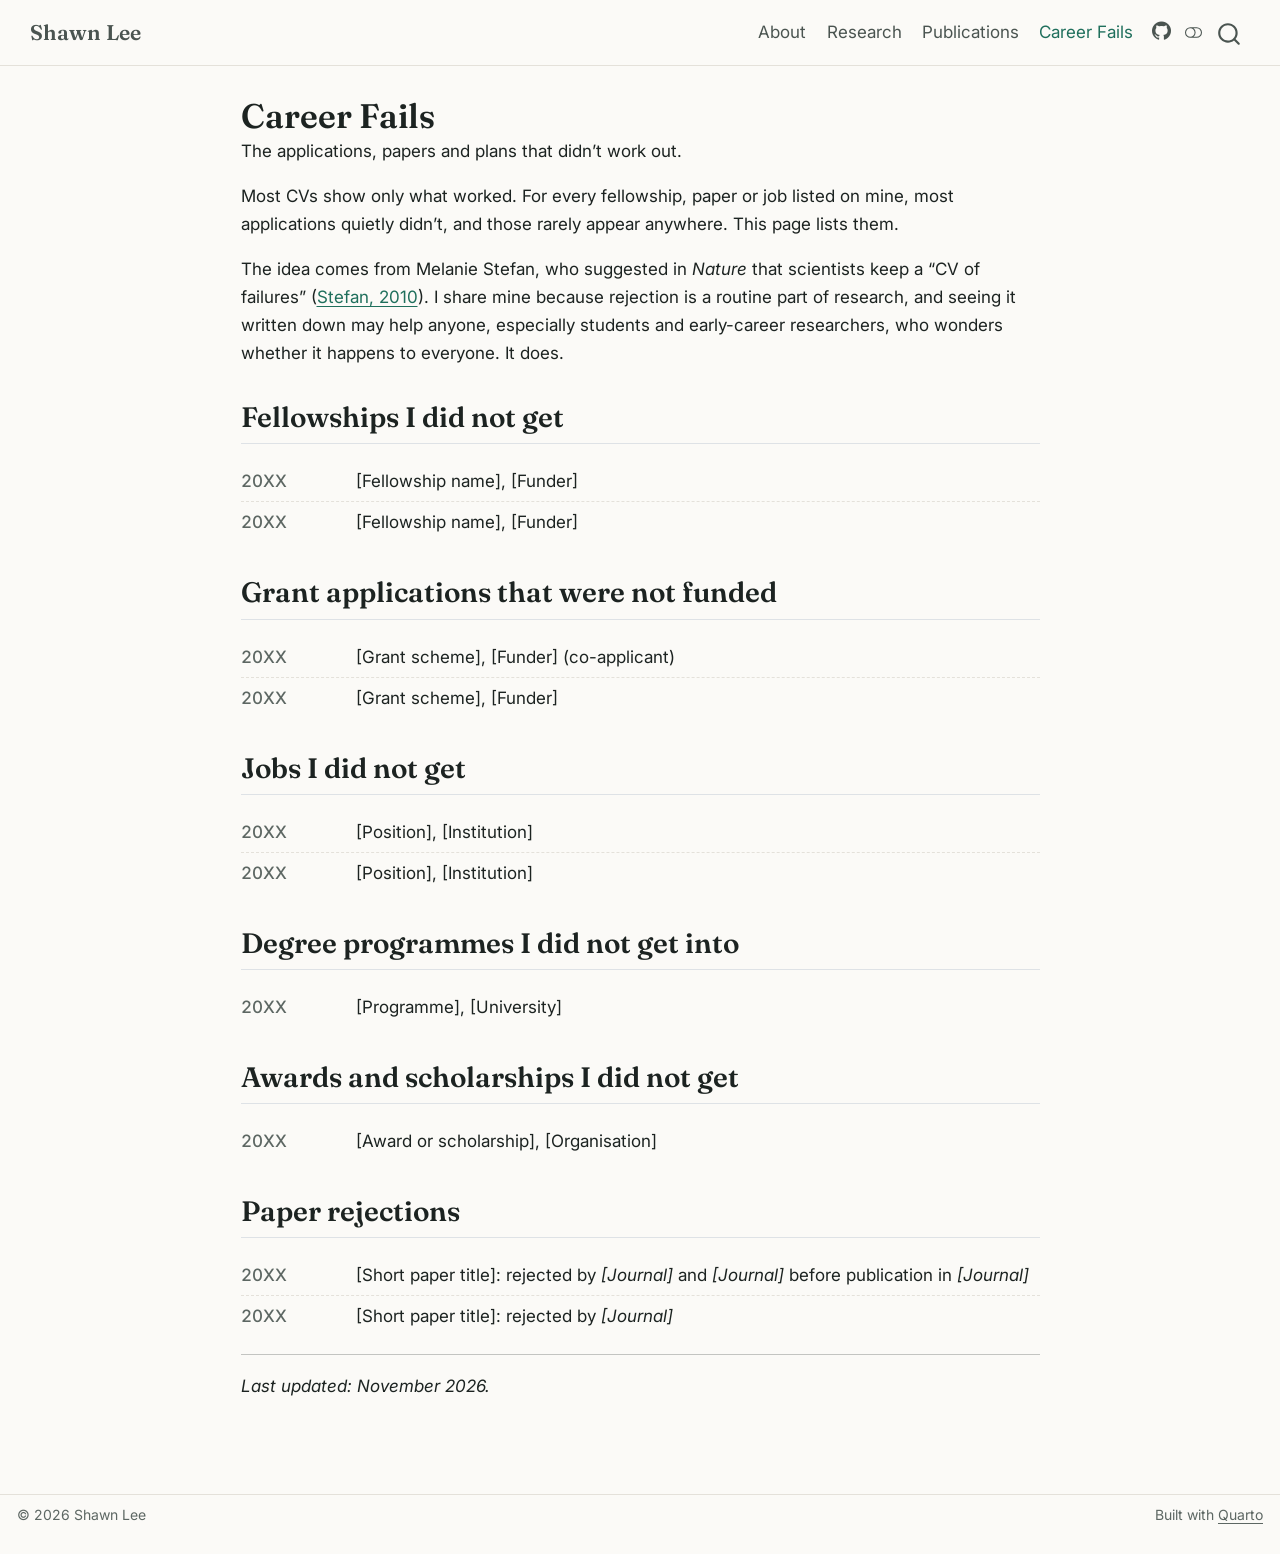
==== failures.html @ f79bdbf6 "Built site for gh-pages" ====
<!DOCTYPE html>
<html xmlns="http://www.w3.org/1999/xhtml" lang="en" xml:lang="en"><head>

<meta charset="utf-8">
<meta name="generator" content="quarto-1.10.19">

<meta name="viewport" content="width=device-width, initial-scale=1.0, user-scalable=yes">

<meta name="description" content="The applications, papers and plans that didn’t work out.">

<title>Career Fails – Shawn Lee</title>
<style>
/* Default styles provided by pandoc.
** See https://pandoc.org/MANUAL.html#variables-for-html for config info.
*/
span.smallcaps{font-variant: small-caps;}
div.columns{display: flex; gap: 1.5em;}
div.column{flex: auto;}
@media screen {
div.columns{gap: min(4vw, 1.5em);}
div.column{overflow-x: auto;}
}
div.hanging-indent{margin-left: 1.5em; text-indent: -1.5em;}
ul.task-list{list-style: none;}
ul.task-list li input[type="checkbox"] {
  width: 0.8em;
  margin: 0 0.8em 0.2em -1em; /* quarto-specific, see https://github.com/quarto-dev/quarto-cli/issues/4556 */ 
  vertical-align: middle;
}
</style>


<script src="site_libs/quarto-nav/quarto-nav.js"></script>
<script src="site_libs/quarto-nav/headroom.min.js"></script>
<script src="site_libs/clipboard/clipboard.min.js"></script>
<script src="site_libs/quarto-search/autocomplete.umd.js"></script>
<script src="site_libs/quarto-search/fuse.min.js"></script>
<script src="site_libs/quarto-search/quarto-search.js"></script>
<meta name="quarto:offset" content="./">
<link href="./images/favicon.png" rel="icon" type="image/png">
<script src="site_libs/quarto-html/quarto.js" type="module"></script>
<script src="site_libs/quarto-html/tabsets/tabsets.js" type="module"></script>
<script src="site_libs/quarto-html/popper.min.js"></script>
<script src="site_libs/quarto-html/tippy.umd.min.js"></script>
<script src="site_libs/quarto-html/anchor.min.js"></script>
<link href="site_libs/quarto-html/tippy.css" rel="stylesheet">
<link href="site_libs/quarto-html/quarto-syntax-highlighting-bf27225e3a48a9273f3daa8f8e829971.css" rel="stylesheet" class="quarto-color-scheme" id="quarto-text-highlighting-styles">
<link href="site_libs/quarto-html/quarto-syntax-highlighting-dark-b626d73c4c936ccc3cb08be7d45d1df6.css" rel="stylesheet" class="quarto-color-scheme quarto-color-alternate" id="quarto-text-highlighting-styles">
<link href="site_libs/quarto-html/quarto-syntax-highlighting-bf27225e3a48a9273f3daa8f8e829971.css" rel="stylesheet" class="quarto-color-scheme-extra" id="quarto-text-highlighting-styles">
<script src="site_libs/bootstrap/bootstrap.min.js"></script>
<link href="site_libs/bootstrap/bootstrap-icons.css" rel="stylesheet">
<link href="site_libs/bootstrap/bootstrap-cb94be2bd8a63cecedf372023cf067a2.min.css" rel="stylesheet" append-hash="true" class="quarto-color-scheme" id="quarto-bootstrap" data-mode="light">
<link href="site_libs/bootstrap/bootstrap-dark-f17d8e21d4131afe831139a7eb4fc693.min.css" rel="stylesheet" append-hash="true" class="quarto-color-scheme quarto-color-alternate" id="quarto-bootstrap" data-mode="dark">
<link href="site_libs/bootstrap/bootstrap-cb94be2bd8a63cecedf372023cf067a2.min.css" rel="stylesheet" append-hash="true" class="quarto-color-scheme-extra" id="quarto-bootstrap" data-mode="light">
<script id="quarto-search-options" type="application/json">{
  "location": "navbar",
  "copy-button": false,
  "collapse-after": 3,
  "panel-placement": "end",
  "type": "overlay",
  "limit": 50,
  "keyboard-shortcut": [
    "f",
    "/",
    "s"
  ],
  "show-item-context": false,
  "language": {
    "search-no-results-text": "No results",
    "search-matching-documents-text": "matching documents",
    "search-copy-link-title": "Copy link to search",
    "search-hide-matches-text": "Hide additional matches",
    "search-more-match-text": "more match in this document",
    "search-more-matches-text": "more matches in this document",
    "search-clear-button-title": "Clear",
    "search-text-placeholder": "",
    "search-detached-cancel-button-title": "Cancel",
    "search-submit-button-title": "Submit",
    "search-label": "Search"
  }
}</script>
<style>html{ scroll-behavior: smooth; }</style>


<link rel="stylesheet" href="styles.css">
</head>

<body class="nav-fixed fullcontent quarto-light"><script id="quarto-html-before-body" type="application/javascript">
    const toggleBodyColorMode = (bsSheetEl) => {
      const mode = bsSheetEl.getAttribute("data-mode");
      const bodyEl = window.document.querySelector("body");
      if (mode === "dark") {
        bodyEl.classList.add("quarto-dark");
        bodyEl.classList.remove("quarto-light");
      } else {
        bodyEl.classList.add("quarto-light");
        bodyEl.classList.remove("quarto-dark");
      }
    }
    const toggleBodyColorPrimary = () => {
      const bsSheetEl = window.document.querySelector("link#quarto-bootstrap:not([rel=disabled-stylesheet])");
      if (bsSheetEl) {
        toggleBodyColorMode(bsSheetEl);
      }
    }
    const setColorSchemeToggle = (alternate) => {
      const toggles = window.document.querySelectorAll('.quarto-color-scheme-toggle');
      for (let i=0; i < toggles.length; i++) {
        const toggle = toggles[i];
        if (toggle) {
          if (alternate) {
            toggle.classList.add("alternate");
          } else {
            toggle.classList.remove("alternate");
          }
        }
      }
    };
    const toggleColorMode = (alternate) => {
      // Switch the stylesheets
      const primaryStylesheets = window.document.querySelectorAll('link.quarto-color-scheme:not(.quarto-color-alternate)');
      const alternateStylesheets = window.document.querySelectorAll('link.quarto-color-scheme.quarto-color-alternate');
      manageTransitions('#quarto-margin-sidebar .nav-link', false);
      if (alternate) {
        // note: dark is layered on light, we don't disable primary!
        enableStylesheet(alternateStylesheets);
        for (const sheetNode of alternateStylesheets) {
          if (sheetNode.id === "quarto-bootstrap") {
            toggleBodyColorMode(sheetNode);
          }
        }
      } else {
        disableStylesheet(alternateStylesheets);
        enableStylesheet(primaryStylesheets)
        toggleBodyColorPrimary();
      }
      manageTransitions('#quarto-margin-sidebar .nav-link', true);
      // Switch the toggles
      setColorSchemeToggle(alternate)
      // Hack to workaround the fact that safari doesn't
      // properly recolor the scrollbar when toggling (#1455)
      if (navigator.userAgent.indexOf('Safari') > 0 && navigator.userAgent.indexOf('Chrome') == -1) {
        manageTransitions("body", false);
        window.scrollTo(0, 1);
        setTimeout(() => {
          window.scrollTo(0, 0);
          manageTransitions("body", true);
        }, 40);
      }
    }
    const disableStylesheet = (stylesheets) => {
      for (let i=0; i < stylesheets.length; i++) {
        const stylesheet = stylesheets[i];
        stylesheet.rel = 'disabled-stylesheet';
      }
    }
    const enableStylesheet = (stylesheets) => {
      for (let i=0; i < stylesheets.length; i++) {
        const stylesheet = stylesheets[i];
        if(stylesheet.rel !== 'stylesheet') { // for Chrome, which will still FOUC without this check
          stylesheet.rel = 'stylesheet';
        }
      }
    }
    const manageTransitions = (selector, allowTransitions) => {
      const els = window.document.querySelectorAll(selector);
      for (let i=0; i < els.length; i++) {
        const el = els[i];
        if (allowTransitions) {
          el.classList.remove('notransition');
        } else {
          el.classList.add('notransition');
        }
      }
    }
    const isFileUrl = () => {
      return window.location.protocol === 'file:';
    }
    const hasAlternateSentinel = () => {
      let styleSentinel = getColorSchemeSentinel();
      if (styleSentinel !== null) {
        return styleSentinel === "alternate";
      } else {
        return false;
      }
    }
    const setStyleSentinel = (alternate) => {
      const value = alternate ? "alternate" : "default";
      if (!isFileUrl()) {
        window.localStorage.setItem("quarto-color-scheme", value);
      } else {
        localAlternateSentinel = value;
      }
    }
    const getColorSchemeSentinel = () => {
      if (!isFileUrl()) {
        const storageValue = window.localStorage.getItem("quarto-color-scheme");
        return storageValue != null ? storageValue : localAlternateSentinel;
      } else {
        return localAlternateSentinel;
      }
    }
    const toggleGiscusIfUsed = (isAlternate, darkModeDefault) => {
      const baseTheme = document.querySelector('#giscus-base-theme')?.value ?? 'light';
      const alternateTheme = document.querySelector('#giscus-alt-theme')?.value ?? 'dark';
      let newTheme = '';
      if(authorPrefersDark) {
        newTheme = isAlternate ? baseTheme : alternateTheme;
      } else {
        newTheme = isAlternate ? alternateTheme : baseTheme;
      }
      const changeGiscusTheme = () => {
        // From: https://github.com/giscus/giscus/issues/336
        const sendMessage = (message) => {
          const iframe = document.querySelector('iframe.giscus-frame');
          if (!iframe) return;
          iframe.contentWindow.postMessage({ giscus: message }, 'https://giscus.app');
        }
        sendMessage({
          setConfig: {
            theme: newTheme
          }
        });
      }
      const isGiscussLoaded = window.document.querySelector('iframe.giscus-frame') !== null;
      if (isGiscussLoaded) {
        changeGiscusTheme();
      }
    };
    const authorPrefersDark = false;
    const queryPrefersDark = window.matchMedia('(prefers-color-scheme: dark)');
    const darkModeDefault = queryPrefersDark.matches;
      document.querySelector('link#quarto-text-highlighting-styles.quarto-color-scheme-extra').rel = 'disabled-stylesheet';
      document.querySelector('link#quarto-bootstrap.quarto-color-scheme-extra').rel = 'disabled-stylesheet';
    let localAlternateSentinel = darkModeDefault ? 'alternate' : 'default';
    // Dark / light mode switch
    window.quartoToggleColorScheme = () => {
      // Read the current dark / light value
      let toAlternate = !hasAlternateSentinel();
      toggleColorMode(toAlternate);
      setStyleSentinel(toAlternate);
      toggleGiscusIfUsed(toAlternate, darkModeDefault);
      window.dispatchEvent(new Event('resize'));
    };
    queryPrefersDark.addEventListener("change", e => {
      if(window.localStorage.getItem("quarto-color-scheme") !== null)
        return;
      const alternate = e.matches
      toggleColorMode(alternate);
      localAlternateSentinel = e.matches ? 'alternate' : 'default'; // this is used alongside local storage!
      toggleGiscusIfUsed(alternate, darkModeDefault);
    });
    // Switch to dark mode if need be
    if (hasAlternateSentinel()) {
      toggleColorMode(true);
    } else {
      toggleColorMode(false);
    }
  </script>

<div id="quarto-search-results"></div>
  <header id="quarto-header" class="headroom fixed-top">
    <nav class="navbar navbar-expand-lg " data-bs-theme="dark">
      <div class="navbar-container container-fluid">
      <div class="navbar-brand-container mx-auto">
    <a class="navbar-brand" href="./index.html">
    <span class="navbar-title">Shawn Lee</span>
    </a>
  </div>
            <div id="quarto-search" class="" title="Search"></div>
          <button class="navbar-toggler" type="button" data-bs-toggle="collapse" data-bs-target="#navbarCollapse" aria-controls="navbarCollapse" role="menu" aria-expanded="false" aria-label="Toggle navigation" onclick="if (window.quartoToggleHeadroom) { window.quartoToggleHeadroom(); }">
  <span class="navbar-toggler-icon"></span>
</button>
          <div class="collapse navbar-collapse" id="navbarCollapse">
            <ul class="navbar-nav navbar-nav-scroll ms-auto">
  <li class="nav-item">
    <a class="nav-link" href="./index.html"> 
<span class="menu-text">About</span></a>
  </li>  
  <li class="nav-item">
    <a class="nav-link" href="./research.html"> 
<span class="menu-text">Research</span></a>
  </li>  
  <li class="nav-item">
    <a class="nav-link" href="./publications.html"> 
<span class="menu-text">Publications</span></a>
  </li>  
  <li class="nav-item">
    <a class="nav-link active" href="./failures.html" aria-current="page"> 
<span class="menu-text">Career Fails</span></a>
  </li>  
  <li class="nav-item compact">
    <a class="nav-link" href="https://github.com/syclee21"> <i class="bi bi-github" role="img" aria-label="GitHub">
</i> 
<span class="menu-text"></span></a>
  </li>  
</ul>
          </div> <!-- /navcollapse -->
            <div class="quarto-navbar-tools">
  <a href="" class="quarto-color-scheme-toggle quarto-navigation-tool  px-1" onclick="window.quartoToggleColorScheme(); return false;" title="Toggle dark mode"><i class="bi"></i></a>
</div>
      </div> <!-- /container-fluid -->
    </nav>
</header>
<!-- content -->
<div id="quarto-content" class="quarto-container page-columns page-rows-contents page-layout-article page-navbar">
<!-- sidebar -->
<!-- margin-sidebar -->
    
<!-- main -->
<main class="content" id="quarto-document-content">


<header id="title-block-header" class="quarto-title-block default">
<div class="quarto-title">
<h1 class="title">Career Fails</h1>
</div>

<div>
  <div class="description">
    The applications, papers and plans that didn’t work out.
  </div>
</div>


<div class="quarto-title-meta">

    
  
    
  </div>
  


</header>


<p>Most CVs show only what worked. For every fellowship, paper or job listed on mine, most applications quietly didn’t, and those rarely appear anywhere. This page lists them.</p>
<p>The idea comes from Melanie Stefan, who suggested in <em>Nature</em> that scientists keep a “CV of failures” (<a href="https://doi.org/10.1038/nj7322-467a">Stefan, 2010</a>). I share mine because rejection is a routine part of research, and seeing it written down may help anyone, especially students and early-career researchers, who wonders whether it happens to everyone. It does.</p>
<section id="fellowships-i-did-not-get" class="level2">
<h2 class="anchored" data-anchor-id="fellowships-i-did-not-get">Fellowships I did not get</h2>
<div class="news">
<ul>
<li><strong>20XX</strong> [Fellowship name], [Funder]</li>
<li><strong>20XX</strong> [Fellowship name], [Funder]</li>
</ul>
</div>
</section>
<section id="grant-applications-that-were-not-funded" class="level2">
<h2 class="anchored" data-anchor-id="grant-applications-that-were-not-funded">Grant applications that were not funded</h2>
<div class="news">
<ul>
<li><strong>20XX</strong> [Grant scheme], [Funder] (co-applicant)</li>
<li><strong>20XX</strong> [Grant scheme], [Funder]</li>
</ul>
</div>
</section>
<section id="jobs-i-did-not-get" class="level2">
<h2 class="anchored" data-anchor-id="jobs-i-did-not-get">Jobs I did not get</h2>
<div class="news">
<ul>
<li><strong>20XX</strong> [Position], [Institution]</li>
<li><strong>20XX</strong> [Position], [Institution]</li>
</ul>
</div>
</section>
<section id="degree-programmes-i-did-not-get-into" class="level2">
<h2 class="anchored" data-anchor-id="degree-programmes-i-did-not-get-into">Degree programmes I did not get into</h2>
<div class="news">
<ul>
<li><strong>20XX</strong> [Programme], [University]</li>
</ul>
</div>
</section>
<section id="awards-and-scholarships-i-did-not-get" class="level2">
<h2 class="anchored" data-anchor-id="awards-and-scholarships-i-did-not-get">Awards and scholarships I did not get</h2>
<div class="news">
<ul>
<li><strong>20XX</strong> [Award or scholarship], [Organisation]</li>
</ul>
</div>
</section>
<section id="paper-rejections" class="level2">
<h2 class="anchored" data-anchor-id="paper-rejections">Paper rejections</h2>
<div class="news">
<ul>
<li><strong>20XX</strong> [Short paper title]: rejected by <em>[Journal]</em> and <em>[Journal]</em> before publication in <em>[Journal]</em></li>
<li><strong>20XX</strong> [Short paper title]: rejected by <em>[Journal]</em></li>
</ul>
</div>
<hr>
<p><em>Last updated: November 2026.</em></p>


</section>

</main> <!-- /main -->
<script id="quarto-html-after-body" type="application/javascript">
  window.document.addEventListener("DOMContentLoaded", function (event) {
    // Ensure there is a toggle, if there isn't float one in the top right
    if (window.document.querySelector('.quarto-color-scheme-toggle') === null) {
      const a = window.document.createElement('a');
      a.classList.add('top-right');
      a.classList.add('quarto-color-scheme-toggle');
      a.href = "";
      a.onclick = function() { try { window.quartoToggleColorScheme(); } catch {} return false; };
      const i = window.document.createElement("i");
      i.classList.add('bi');
      a.appendChild(i);
      window.document.body.appendChild(a);
    }
    setColorSchemeToggle(hasAlternateSentinel())
    const icon = "";
    const anchorJS = new window.AnchorJS();
    anchorJS.options = {
      placement: 'right',
      icon: icon
    };
    anchorJS.add('.anchored');
    const isCodeAnnotation = (el) => {
      for (const clz of el.classList) {
        if (clz.startsWith('code-annotation-')) {                     
          return true;
        }
      }
      return false;
    }
    const onCopySuccess = function(e) {
      // button target
      const button = e.trigger;
      // don't keep focus
      button.blur();
      // flash "checked"
      button.classList.add('code-copy-button-checked');
      var currentTitle = button.getAttribute("title");
      button.setAttribute("title", "Copied!");
      let tooltip;
      if (window.bootstrap) {
        button.setAttribute("data-bs-toggle", "tooltip");
        button.setAttribute("data-bs-placement", "left");
        button.setAttribute("data-bs-title", "Copied!");
        tooltip = new bootstrap.Tooltip(button, 
          { trigger: "manual", 
            customClass: "code-copy-button-tooltip",
            offset: [0, -8]});
        tooltip.show();    
      }
      setTimeout(function() {
        if (tooltip) {
          tooltip.hide();
          button.removeAttribute("data-bs-title");
          button.removeAttribute("data-bs-toggle");
          button.removeAttribute("data-bs-placement");
        }
        button.setAttribute("title", currentTitle);
        button.classList.remove('code-copy-button-checked');
      }, 1000);
      // clear code selection
      e.clearSelection();
    }
    const getTextToCopy = function(trigger) {
      const outerScaffold = trigger.parentElement.cloneNode(true);
      const codeEl = outerScaffold.querySelector('code');
      for (const childEl of codeEl.children) {
        if (isCodeAnnotation(childEl)) {
          childEl.remove();
        }
      }
      return codeEl.innerText;
    }
    const clipboard = new window.ClipboardJS('.code-copy-button:not([data-in-quarto-modal])', {
      text: getTextToCopy
    });
    clipboard.on('success', onCopySuccess);
    if (window.document.getElementById('quarto-embedded-source-code-modal')) {
      const clipboardModal = new window.ClipboardJS('.code-copy-button[data-in-quarto-modal]', {
        text: getTextToCopy,
        container: window.document.getElementById('quarto-embedded-source-code-modal')
      });
      clipboardModal.on('success', onCopySuccess);
    }
      var localhostRegex = new RegExp(/^(?:http|https):\/\/localhost\:?[0-9]*\//);
      var mailtoRegex = new RegExp(/^mailto:/);
        var filterRegex = new RegExp("https:\/\/syclee21\.github\.io");
      var isInternal = (href) => {
          return filterRegex.test(href) || localhostRegex.test(href) || mailtoRegex.test(href);
      }
      // Inspect non-navigation links and adorn them if external
     var links = window.document.querySelectorAll('a[href]:not(.nav-link):not(.navbar-brand):not(.toc-action):not(.sidebar-link):not(.sidebar-item-toggle):not(.pagination-link):not(.no-external):not([aria-hidden]):not(.dropdown-item):not(.quarto-navigation-tool):not(.about-link)');
      for (var i=0; i<links.length; i++) {
        const link = links[i];
        if (!isInternal(link.href)) {
          // undo the damage that might have been done by quarto-nav.js in the case of
          // links that we want to consider external
          if (link.dataset.originalHref !== undefined) {
            link.href = link.dataset.originalHref;
          }
            // target, if specified
            link.setAttribute("target", "_blank");
            if (link.getAttribute("rel") === null) {
              link.setAttribute("rel", "noopener");
            }
        }
      }
    function tippyHover(el, contentFn, onTriggerFn, onUntriggerFn) {
      const config = {
        allowHTML: true,
        maxWidth: 500,
        delay: 100,
        arrow: false,
        appendTo: function(el) {
            return el.parentElement;
        },
        interactive: true,
        interactiveBorder: 10,
        theme: 'quarto',
        placement: 'bottom-start',
      };
      if (contentFn) {
        config.content = contentFn;
      }
      if (onTriggerFn) {
        config.onTrigger = onTriggerFn;
      }
      if (onUntriggerFn) {
        config.onUntrigger = onUntriggerFn;
      }
      window.tippy(el, config); 
    }
    const noterefs = window.document.querySelectorAll('a[role="doc-noteref"]');
    for (var i=0; i<noterefs.length; i++) {
      const ref = noterefs[i];
      tippyHover(ref, function() {
        // use id or data attribute instead here
        let href = ref.getAttribute('data-footnote-href') || ref.getAttribute('href');
        try { href = new URL(href).hash; } catch {}
        const id = href.replace(/^#\/?/, "");
        const note = window.document.getElementById(id);
        if (note) {
          return note.innerHTML;
        } else {
          return "";
        }
      });
    }
    const xrefs = window.document.querySelectorAll('a.quarto-xref');
    const processXRef = (id, note) => {
      // Strip column container classes
      const stripColumnClz = (el) => {
        el.classList.remove("page-full", "page-columns");
        if (el.children) {
          for (const child of el.children) {
            stripColumnClz(child);
          }
        }
      }
      stripColumnClz(note)
      if (id === null || id.startsWith('sec-')) {
        // Special case sections, only their first couple elements
        const container = document.createElement("div");
        if (note.children && note.children.length > 2) {
          container.appendChild(note.children[0].cloneNode(true));
          for (let i = 1; i < note.children.length; i++) {
            const child = note.children[i];
            if (child.tagName === "P" && child.innerText === "") {
              continue;
            } else {
              container.appendChild(child.cloneNode(true));
              break;
            }
          }
          if (window.Quarto?.typesetMath) {
            window.Quarto.typesetMath(container);
          }
          return container.innerHTML
        } else {
          if (window.Quarto?.typesetMath) {
            window.Quarto.typesetMath(note);
          }
          return note.innerHTML;
        }
      } else {
        // Remove any anchor links if they are present
        const anchorLink = note.querySelector('a.anchorjs-link');
        if (anchorLink) {
          anchorLink.remove();
        }
        if (window.Quarto?.typesetMath) {
          window.Quarto.typesetMath(note);
        }
        if (note.classList.contains("callout")) {
          return note.outerHTML;
        } else {
          return note.innerHTML;
        }
      }
    }
    for (var i=0; i<xrefs.length; i++) {
      const xref = xrefs[i];
      tippyHover(xref, undefined, function(instance) {
        instance.disable();
        let url = xref.getAttribute('href');
        let hash = undefined; 
        if (url.startsWith('#')) {
          hash = url;
        } else {
          try { hash = new URL(url).hash; } catch {}
        }
        if (hash) {
          const id = hash.replace(/^#\/?/, "");
          const note = window.document.getElementById(id);
          if (note !== null) {
            try {
              const html = processXRef(id, note.cloneNode(true));
              instance.setContent(html);
            } finally {
              instance.enable();
              instance.show();
            }
          } else {
            // See if we can fetch this
            fetch(url.split('#')[0])
            .then(res => res.text())
            .then(html => {
              const parser = new DOMParser();
              const htmlDoc = parser.parseFromString(html, "text/html");
              const note = htmlDoc.getElementById(id);
              if (note !== null) {
                const html = processXRef(id, note);
                instance.setContent(html);
              } 
            }).finally(() => {
              instance.enable();
              instance.show();
            });
          }
        } else {
          // See if we can fetch a full url (with no hash to target)
          // This is a special case and we should probably do some content thinning / targeting
          fetch(url)
          .then(res => res.text())
          .then(html => {
            const parser = new DOMParser();
            const htmlDoc = parser.parseFromString(html, "text/html");
            const note = htmlDoc.querySelector('main.content');
            if (note !== null) {
              // This should only happen for chapter cross references
              // (since there is no id in the URL)
              // remove the first header
              if (note.children.length > 0 && note.children[0].tagName === "HEADER") {
                note.children[0].remove();
              }
              const html = processXRef(null, note);
              instance.setContent(html);
            } 
          }).finally(() => {
            instance.enable();
            instance.show();
          });
        }
      }, function(instance) {
      });
    }
        let selectedAnnoteEl;
        const selectorForAnnotation = ( cell, annotation) => {
          let cellAttr = 'data-code-cell="' + cell + '"';
          let lineAttr = 'data-code-annotation="' +  annotation + '"';
          const selector = 'span[' + cellAttr + '][' + lineAttr + ']';
          return selector;
        }
        const selectCodeLines = (annoteEl) => {
          const doc = window.document;
          const targetCell = annoteEl.getAttribute("data-target-cell");
          const targetAnnotation = annoteEl.getAttribute("data-target-annotation");
          const annoteSpan = window.document.querySelector(selectorForAnnotation(targetCell, targetAnnotation));
          const lines = annoteSpan.getAttribute("data-code-lines").split(",");
          const lineIds = lines.map((line) => {
            return targetCell + "-" + line;
          })
          let top = null;
          let height = null;
          let parent = null;
          if (lineIds.length > 0) {
              //compute the position of the single el (top and bottom and make a div)
              const el = window.document.getElementById(lineIds[0]);
              top = el.offsetTop;
              height = el.offsetHeight;
              parent = el.parentElement.parentElement;
            if (lineIds.length > 1) {
              const lastEl = window.document.getElementById(lineIds[lineIds.length - 1]);
              const bottom = lastEl.offsetTop + lastEl.offsetHeight;
              height = bottom - top;
            }
            if (top !== null && height !== null && parent !== null) {
              // cook up a div (if necessary) and position it 
              let div = window.document.getElementById("code-annotation-line-highlight");
              if (div === null) {
                div = window.document.createElement("div");
                div.setAttribute("id", "code-annotation-line-highlight");
                div.style.position = 'absolute';
                parent.appendChild(div);
              }
              div.style.top = top - 2 + "px";
              div.style.height = height + 4 + "px";
              div.style.left = 0;
              let gutterDiv = window.document.getElementById("code-annotation-line-highlight-gutter");
              if (gutterDiv === null) {
                gutterDiv = window.document.createElement("div");
                gutterDiv.setAttribute("id", "code-annotation-line-highlight-gutter");
                gutterDiv.style.position = 'absolute';
                const codeCell = window.document.getElementById(targetCell);
                const gutter = codeCell.querySelector('.code-annotation-gutter');
                gutter.appendChild(gutterDiv);
              }
              gutterDiv.style.top = top - 2 + "px";
              gutterDiv.style.height = height + 4 + "px";
            }
            selectedAnnoteEl = annoteEl;
          }
        };
        const unselectCodeLines = () => {
          const elementsIds = ["code-annotation-line-highlight", "code-annotation-line-highlight-gutter"];
          elementsIds.forEach((elId) => {
            const div = window.document.getElementById(elId);
            if (div) {
              div.remove();
            }
          });
          selectedAnnoteEl = undefined;
        };
          // Handle positioning of the toggle
      window.addEventListener(
        "resize",
        throttle(() => {
          elRect = undefined;
          if (selectedAnnoteEl) {
            selectCodeLines(selectedAnnoteEl);
          }
        }, 10)
      );
      function throttle(fn, ms) {
      let throttle = false;
      let timer;
        return (...args) => {
          if(!throttle) { // first call gets through
              fn.apply(this, args);
              throttle = true;
          } else { // all the others get throttled
              if(timer) clearTimeout(timer); // cancel #2
              timer = setTimeout(() => {
                fn.apply(this, args);
                timer = throttle = false;
              }, ms);
          }
        };
      }
        // Attach click handler to the DT
        const annoteDls = window.document.querySelectorAll('dt[data-target-cell]');
        for (const annoteDlNode of annoteDls) {
          annoteDlNode.addEventListener('click', (event) => {
            const clickedEl = event.target;
            if (clickedEl !== selectedAnnoteEl) {
              unselectCodeLines();
              const activeEl = window.document.querySelector('dt[data-target-cell].code-annotation-active');
              if (activeEl) {
                activeEl.classList.remove('code-annotation-active');
              }
              selectCodeLines(clickedEl);
              clickedEl.classList.add('code-annotation-active');
            } else {
              // Unselect the line
              unselectCodeLines();
              clickedEl.classList.remove('code-annotation-active');
            }
          });
        }
    const findCites = (el) => {
      const parentEl = el.parentElement;
      if (parentEl) {
        const cites = parentEl.dataset.cites;
        if (cites) {
          return {
            el,
            cites: cites.split(' ')
          };
        } else {
          return findCites(el.parentElement)
        }
      } else {
        return undefined;
      }
    };
    var bibliorefs = window.document.querySelectorAll('a[role="doc-biblioref"]');
    for (var i=0; i<bibliorefs.length; i++) {
      const ref = bibliorefs[i];
      const citeInfo = findCites(ref);
      if (citeInfo) {
        tippyHover(citeInfo.el, function() {
          var popup = window.document.createElement('div');
          citeInfo.cites.forEach(function(cite) {
            var citeDiv = window.document.createElement('div');
            citeDiv.classList.add('hanging-indent');
            citeDiv.classList.add('csl-entry');
            var biblioDiv = window.document.getElementById('ref-' + cite);
            if (biblioDiv) {
              citeDiv.innerHTML = biblioDiv.innerHTML;
            }
            popup.appendChild(citeDiv);
          });
          return popup.innerHTML;
        });
      }
    }
  });
  </script>
</div> <!-- /content -->
<footer class="footer">
  <div class="nav-footer">
    <div class="nav-footer-left">
<p>© 2026 Shawn Lee</p>
</div>   
    <div class="nav-footer-center">
      &nbsp;
    </div>
    <div class="nav-footer-right">
<p>Built with <a href="https://quarto.org/">Quarto</a></p>
</div>
  </div>
</footer>




<script src="site_libs/quarto-html/zenscroll-min.js"></script>
</body></html>
---- site_libs/quarto-html/tippy.css ----
.tippy-box[data-animation=fade][data-state=hidden]{opacity:0}[data-tippy-root]{max-width:calc(100vw - 10px)}.tippy-box{position:relative;background-color:#333;color:#fff;border-radius:4px;font-size:14px;line-height:1.4;white-space:normal;outline:0;transition-property:transform,visibility,opacity}.tippy-box[data-placement^=top]>.tippy-arrow{bottom:0}.tippy-box[data-placement^=top]>.tippy-arrow:before{bottom:-7px;left:0;border-width:8px 8px 0;border-top-color:initial;transform-origin:center top}.tippy-box[data-placement^=bottom]>.tippy-arrow{top:0}.tippy-box[data-placement^=bottom]>.tippy-arrow:before{top:-7px;left:0;border-width:0 8px 8px;border-bottom-color:initial;transform-origin:center bottom}.tippy-box[data-placement^=left]>.tippy-arrow{right:0}.tippy-box[data-placement^=left]>.tippy-arrow:before{border-width:8px 0 8px 8px;border-left-color:initial;right:-7px;transform-origin:center left}.tippy-box[data-placement^=right]>.tippy-arrow{left:0}.tippy-box[data-placement^=right]>.tippy-arrow:before{left:-7px;border-width:8px 8px 8px 0;border-right-color:initial;transform-origin:center right}.tippy-box[data-inertia][data-state=visible]{transition-timing-function:cubic-bezier(.54,1.5,.38,1.11)}.tippy-arrow{width:16px;height:16px;color:#333}.tippy-arrow:before{content:"";position:absolute;border-color:transparent;border-style:solid}.tippy-content{position:relative;padding:5px 9px;z-index:1}
---- site_libs/quarto-html/quarto-syntax-highlighting-bf27225e3a48a9273f3daa8f8e829971.css ----
/* quarto syntax highlight colors */
:root {
  --quarto-hl-ot-color: #003B4F;
  --quarto-hl-at-color: #657422;
  --quarto-hl-ss-color: #20794D;
  --quarto-hl-an-color: #5E5E5E;
  --quarto-hl-fu-color: #4758AB;
  --quarto-hl-st-color: #20794D;
  --quarto-hl-cf-color: #003B4F;
  --quarto-hl-op-color: #5E5E5E;
  --quarto-hl-er-color: #AD0000;
  --quarto-hl-bn-color: #AD0000;
  --quarto-hl-al-color: #AD0000;
  --quarto-hl-va-color: #111111;
  --quarto-hl-bu-color: inherit;
  --quarto-hl-ex-color: inherit;
  --quarto-hl-pp-color: #AD0000;
  --quarto-hl-in-color: #5E5E5E;
  --quarto-hl-vs-color: #20794D;
  --quarto-hl-wa-color: #5E5E5E;
  --quarto-hl-do-color: #5E5E5E;
  --quarto-hl-im-color: #00769E;
  --quarto-hl-ch-color: #20794D;
  --quarto-hl-dt-color: #AD0000;
  --quarto-hl-fl-color: #AD0000;
  --quarto-hl-co-color: #5E5E5E;
  --quarto-hl-cv-color: #5E5E5E;
  --quarto-hl-cn-color: #8f5902;
  --quarto-hl-sc-color: #5E5E5E;
  --quarto-hl-dv-color: #AD0000;
  --quarto-hl-kw-color: #003B4F;
}

/* other quarto variables */
:root {
  --quarto-font-monospace: SFMono-Regular, Menlo, Monaco, Consolas, "Liberation Mono", "Courier New", monospace;
}

/* syntax highlight based on Pandoc's rules */
pre > code.sourceCode > span {
  color: #003B4F;
}

code.sourceCode > span {
  color: #003B4F;
}

div.sourceCode,
div.sourceCode pre.sourceCode {
  color: #003B4F;
}

/* Normal */
code span {
  color: #003B4F;
}

/* Alert */
code span.al {
  color: #AD0000;
  font-style: inherit;
}

/* Annotation */
code span.an {
  color: #5E5E5E;
  font-style: inherit;
}

/* Attribute */
code span.at {
  color: #657422;
  font-style: inherit;
}

/* BaseN */
code span.bn {
  color: #AD0000;
  font-style: inherit;
}

/* BuiltIn */
code span.bu {
  font-style: inherit;
}

/* ControlFlow */
code span.cf {
  color: #003B4F;
  font-weight: bold;
  font-style: inherit;
}

/* Char */
code span.ch {
  color: #20794D;
  font-style: inherit;
}

/* Constant */
code span.cn {
  color: #8f5902;
  font-style: inherit;
}

/* Comment */
code span.co {
  color: #5E5E5E;
  font-style: inherit;
}

/* CommentVar */
code span.cv {
  color: #5E5E5E;
  font-style: italic;
}

/* Documentation */
code span.do {
  color: #5E5E5E;
  font-style: italic;
}

/* DataType */
code span.dt {
  color: #AD0000;
  font-style: inherit;
}

/* DecVal */
code span.dv {
  color: #AD0000;
  font-style: inherit;
}

/* Error */
code span.er {
  color: #AD0000;
  font-style: inherit;
}

/* Extension */
code span.ex {
  font-style: inherit;
}

/* Float */
code span.fl {
  color: #AD0000;
  font-style: inherit;
}

/* Function */
code span.fu {
  color: #4758AB;
  font-style: inherit;
}

/* Import */
code span.im {
  color: #00769E;
  font-style: inherit;
}

/* Information */
code span.in {
  color: #5E5E5E;
  font-style: inherit;
}

/* Keyword */
code span.kw {
  color: #003B4F;
  font-weight: bold;
  font-style: inherit;
}

/* Operator */
code span.op {
  color: #5E5E5E;
  font-style: inherit;
}

/* Other */
code span.ot {
  color: #003B4F;
  font-style: inherit;
}

/* Preprocessor */
code span.pp {
  color: #AD0000;
  font-style: inherit;
}

/* SpecialChar */
code span.sc {
  color: #5E5E5E;
  font-style: inherit;
}

/* SpecialString */
code span.ss {
  color: #20794D;
  font-style: inherit;
}

/* String */
code span.st {
  color: #20794D;
  font-style: inherit;
}

/* Variable */
code span.va {
  color: #111111;
  font-style: inherit;
}

/* VerbatimString */
code span.vs {
  color: #20794D;
  font-style: inherit;
}

/* Warning */
code span.wa {
  color: #5E5E5E;
  font-style: italic;
}

.prevent-inlining {
  content: "</";
}

/*# sourceMappingURL=8be38f48d34c45af72792cbd699585e7.css.map */
---- site_libs/quarto-html/quarto-syntax-highlighting-dark-b626d73c4c936ccc3cb08be7d45d1df6.css ----
/* quarto syntax highlight colors */
:root {
  --quarto-hl-al-color: #f07178;
  --quarto-hl-an-color: #d4d0ab;
  --quarto-hl-at-color: #00e0e0;
  --quarto-hl-bn-color: #d4d0ab;
  --quarto-hl-bu-color: #abe338;
  --quarto-hl-ch-color: #abe338;
  --quarto-hl-co-color: #f8f8f2;
  --quarto-hl-cv-color: #ffd700;
  --quarto-hl-cn-color: #ffd700;
  --quarto-hl-cf-color: #ffa07a;
  --quarto-hl-dt-color: #ffa07a;
  --quarto-hl-dv-color: #d4d0ab;
  --quarto-hl-do-color: #f8f8f2;
  --quarto-hl-er-color: #f07178;
  --quarto-hl-ex-color: #00e0e0;
  --quarto-hl-fl-color: #d4d0ab;
  --quarto-hl-fu-color: #ffa07a;
  --quarto-hl-im-color: #abe338;
  --quarto-hl-in-color: #d4d0ab;
  --quarto-hl-kw-color: #ffa07a;
  --quarto-hl-op-color: #ffa07a;
  --quarto-hl-ot-color: #00e0e0;
  --quarto-hl-pp-color: #dcc6e0;
  --quarto-hl-re-color: #00e0e0;
  --quarto-hl-sc-color: #abe338;
  --quarto-hl-ss-color: #abe338;
  --quarto-hl-st-color: #abe338;
  --quarto-hl-va-color: #00e0e0;
  --quarto-hl-vs-color: #abe338;
  --quarto-hl-wa-color: #dcc6e0;
}

/* other quarto variables */
:root {
  --quarto-font-monospace: SFMono-Regular, Menlo, Monaco, Consolas, "Liberation Mono", "Courier New", monospace;
}

/* syntax highlight based on Pandoc's rules */
pre > code.sourceCode > span {
  color: #f8f8f2;
}

code.sourceCode > span {
  color: #f8f8f2;
}

div.sourceCode,
div.sourceCode pre.sourceCode {
  color: #f8f8f2;
}

/* Normal */
code span {
  color: #f8f8f2;
}

/* Alert */
code span.al {
  color: #f07178;
}

/* Annotation */
code span.an {
  color: #d4d0ab;
}

/* Attribute */
code span.at {
  color: #00e0e0;
}

/* BaseN */
code span.bn {
  color: #d4d0ab;
}

/* BuiltIn */
code span.bu {
  color: #abe338;
}

/* ControlFlow */
code span.cf {
  font-weight: bold;
  color: #ffa07a;
}

/* Char */
code span.ch {
  color: #abe338;
}

/* Constant */
code span.cn {
  color: #ffd700;
}

/* Comment */
code span.co {
  font-style: italic;
  color: #f8f8f2;
}

/* CommentVar */
code span.cv {
  color: #ffd700;
}

/* Documentation */
code span.do {
  color: #f8f8f2;
}

/* DataType */
code span.dt {
  color: #ffa07a;
}

/* DecVal */
code span.dv {
  color: #d4d0ab;
}

/* Error */
code span.er {
  color: #f07178;
  text-decoration: underline;
}

/* Extension */
code span.ex {
  font-weight: bold;
  color: #00e0e0;
}

/* Float */
code span.fl {
  color: #d4d0ab;
}

/* Function */
code span.fu {
  color: #ffa07a;
}

/* Import */
code span.im {
  color: #abe338;
}

/* Information */
code span.in {
  color: #d4d0ab;
}

/* Keyword */
code span.kw {
  font-weight: bold;
  color: #ffa07a;
}

/* Operator */
code span.op {
  color: #ffa07a;
}

/* Other */
code span.ot {
  color: #00e0e0;
}

/* Preprocessor */
code span.pp {
  color: #dcc6e0;
}

/* RegionMarker */
code span.re {
  background-color: #f8f8f2;
  color: #00e0e0;
}

/* SpecialChar */
code span.sc {
  color: #abe338;
}

/* SpecialString */
code span.ss {
  color: #abe338;
}

/* String */
code span.st {
  color: #abe338;
}

/* Variable */
code span.va {
  color: #00e0e0;
}

/* VerbatimString */
code span.vs {
  color: #abe338;
}

/* Warning */
code span.wa {
  color: #dcc6e0;
}

.prevent-inlining {
  content: "</";
}

/*# sourceMappingURL=a269c63e8167c3ae395728e86feb0848.css.map */
---- site_libs/quarto-html/quarto-syntax-highlighting-bf27225e3a48a9273f3daa8f8e829971.css ----
/* quarto syntax highlight colors */
:root {
  --quarto-hl-ot-color: #003B4F;
  --quarto-hl-at-color: #657422;
  --quarto-hl-ss-color: #20794D;
  --quarto-hl-an-color: #5E5E5E;
  --quarto-hl-fu-color: #4758AB;
  --quarto-hl-st-color: #20794D;
  --quarto-hl-cf-color: #003B4F;
  --quarto-hl-op-color: #5E5E5E;
  --quarto-hl-er-color: #AD0000;
  --quarto-hl-bn-color: #AD0000;
  --quarto-hl-al-color: #AD0000;
  --quarto-hl-va-color: #111111;
  --quarto-hl-bu-color: inherit;
  --quarto-hl-ex-color: inherit;
  --quarto-hl-pp-color: #AD0000;
  --quarto-hl-in-color: #5E5E5E;
  --quarto-hl-vs-color: #20794D;
  --quarto-hl-wa-color: #5E5E5E;
  --quarto-hl-do-color: #5E5E5E;
  --quarto-hl-im-color: #00769E;
  --quarto-hl-ch-color: #20794D;
  --quarto-hl-dt-color: #AD0000;
  --quarto-hl-fl-color: #AD0000;
  --quarto-hl-co-color: #5E5E5E;
  --quarto-hl-cv-color: #5E5E5E;
  --quarto-hl-cn-color: #8f5902;
  --quarto-hl-sc-color: #5E5E5E;
  --quarto-hl-dv-color: #AD0000;
  --quarto-hl-kw-color: #003B4F;
}

/* other quarto variables */
:root {
  --quarto-font-monospace: SFMono-Regular, Menlo, Monaco, Consolas, "Liberation Mono", "Courier New", monospace;
}

/* syntax highlight based on Pandoc's rules */
pre > code.sourceCode > span {
  color: #003B4F;
}

code.sourceCode > span {
  color: #003B4F;
}

div.sourceCode,
div.sourceCode pre.sourceCode {
  color: #003B4F;
}

/* Normal */
code span {
  color: #003B4F;
}

/* Alert */
code span.al {
  color: #AD0000;
  font-style: inherit;
}

/* Annotation */
code span.an {
  color: #5E5E5E;
  font-style: inherit;
}

/* Attribute */
code span.at {
  color: #657422;
  font-style: inherit;
}

/* BaseN */
code span.bn {
  color: #AD0000;
  font-style: inherit;
}

/* BuiltIn */
code span.bu {
  font-style: inherit;
}

/* ControlFlow */
code span.cf {
  color: #003B4F;
  font-weight: bold;
  font-style: inherit;
}

/* Char */
code span.ch {
  color: #20794D;
  font-style: inherit;
}

/* Constant */
code span.cn {
  color: #8f5902;
  font-style: inherit;
}

/* Comment */
code span.co {
  color: #5E5E5E;
  font-style: inherit;
}

/* CommentVar */
code span.cv {
  color: #5E5E5E;
  font-style: italic;
}

/* Documentation */
code span.do {
  color: #5E5E5E;
  font-style: italic;
}

/* DataType */
code span.dt {
  color: #AD0000;
  font-style: inherit;
}

/* DecVal */
code span.dv {
  color: #AD0000;
  font-style: inherit;
}

/* Error */
code span.er {
  color: #AD0000;
  font-style: inherit;
}

/* Extension */
code span.ex {
  font-style: inherit;
}

/* Float */
code span.fl {
  color: #AD0000;
  font-style: inherit;
}

/* Function */
code span.fu {
  color: #4758AB;
  font-style: inherit;
}

/* Import */
code span.im {
  color: #00769E;
  font-style: inherit;
}

/* Information */
code span.in {
  color: #5E5E5E;
  font-style: inherit;
}

/* Keyword */
code span.kw {
  color: #003B4F;
  font-weight: bold;
  font-style: inherit;
}

/* Operator */
code span.op {
  color: #5E5E5E;
  font-style: inherit;
}

/* Other */
code span.ot {
  color: #003B4F;
  font-style: inherit;
}

/* Preprocessor */
code span.pp {
  color: #AD0000;
  font-style: inherit;
}

/* SpecialChar */
code span.sc {
  color: #5E5E5E;
  font-style: inherit;
}

/* SpecialString */
code span.ss {
  color: #20794D;
  font-style: inherit;
}

/* String */
code span.st {
  color: #20794D;
  font-style: inherit;
}

/* Variable */
code span.va {
  color: #111111;
  font-style: inherit;
}

/* VerbatimString */
code span.vs {
  color: #20794D;
  font-style: inherit;
}

/* Warning */
code span.wa {
  color: #5E5E5E;
  font-style: italic;
}

.prevent-inlining {
  content: "</";
}

/*# sourceMappingURL=8be38f48d34c45af72792cbd699585e7.css.map */
---- styles.css ----
/* Shared styles for light and dark modes */
:root {
  --site-surface: #ffffff;
  --site-line: #e4e1da;
  --site-muted: #5d6763;
  --site-accent: #1f6f5c;
  --site-accent-soft: #e3f0ec;
}
body.quarto-dark {
  --site-surface: #191f1d;
  --site-line: #2a322f;
  --site-muted: #9aa5a1;
  --site-accent: #6cc3a9;
  --site-accent-soft: #1d2f29;
}

.navbar { border-bottom: 1px solid var(--site-line); }
.navbar-title { font-family: "Fraunces", Georgia, serif; font-weight: 600; }
.nav-footer { border-top: 1px solid var(--site-line); }

/* About page */
body div.quarto-about-trestles .about-entity .about-links .about-link {
  border-radius: 999px;
  border: 1px solid var(--site-line);
  color: var(--site-accent);
  padding: 0.3em 0.9em;
}
body div.quarto-about-trestles .about-entity .about-links .about-link:hover {
  border-color: var(--site-accent);
}
.quarto-title .subtitle,
.about-entity .subtitle { color: var(--site-muted); }
body div.quarto-about-trestles .about-entity .subtitle {
  font-size: 1.05rem;
}

/* News list */
.news ul { list-style: none; padding-left: 0; }
.news li { padding: 6px 0; border-bottom: 1px dashed var(--site-line); }
.news li:last-child { border-bottom: 0; }
.news strong { display: inline-block; min-width: 6.5em; color: var(--site-muted); font-weight: 500; font-variant-numeric: tabular-nums; }

/* Research theme cards */
.grid:has(.theme-card) { margin-bottom: 2.5rem; }
.theme-card {
  background: var(--site-surface);
  border: 1px solid var(--site-line);
  border-radius: 12px;
  padding: 18px 20px;
}
.theme-card h3 { margin-top: 0; font-size: 1.1rem; font-family: "Inter", system-ui, sans-serif; }
.theme-card p { margin-bottom: 0; color: var(--site-muted); font-size: 0.95rem; }

/* Publications */
.pub-year { margin: 1.6rem 0 0.4rem; font-size: 1.2rem; color: var(--site-muted); }
.pub { padding: 12px 0; border-bottom: 1px dashed var(--site-line); }
.pub-title { font-weight: 600; }
.pub-title a { text-decoration: none; }
.pub-title a:hover { text-decoration: underline; }
.pub-meta { color: var(--site-muted); font-size: 0.93rem; }
.pub-meta strong { color: var(--bs-body-color); }
.pub-tag {
  display: inline-block; margin-left: 6px; padding: 1px 8px; border-radius: 999px;
  background: var(--site-accent-soft); color: var(--site-accent);
  font-size: 0.72rem; font-weight: 600; vertical-align: 2px;
}
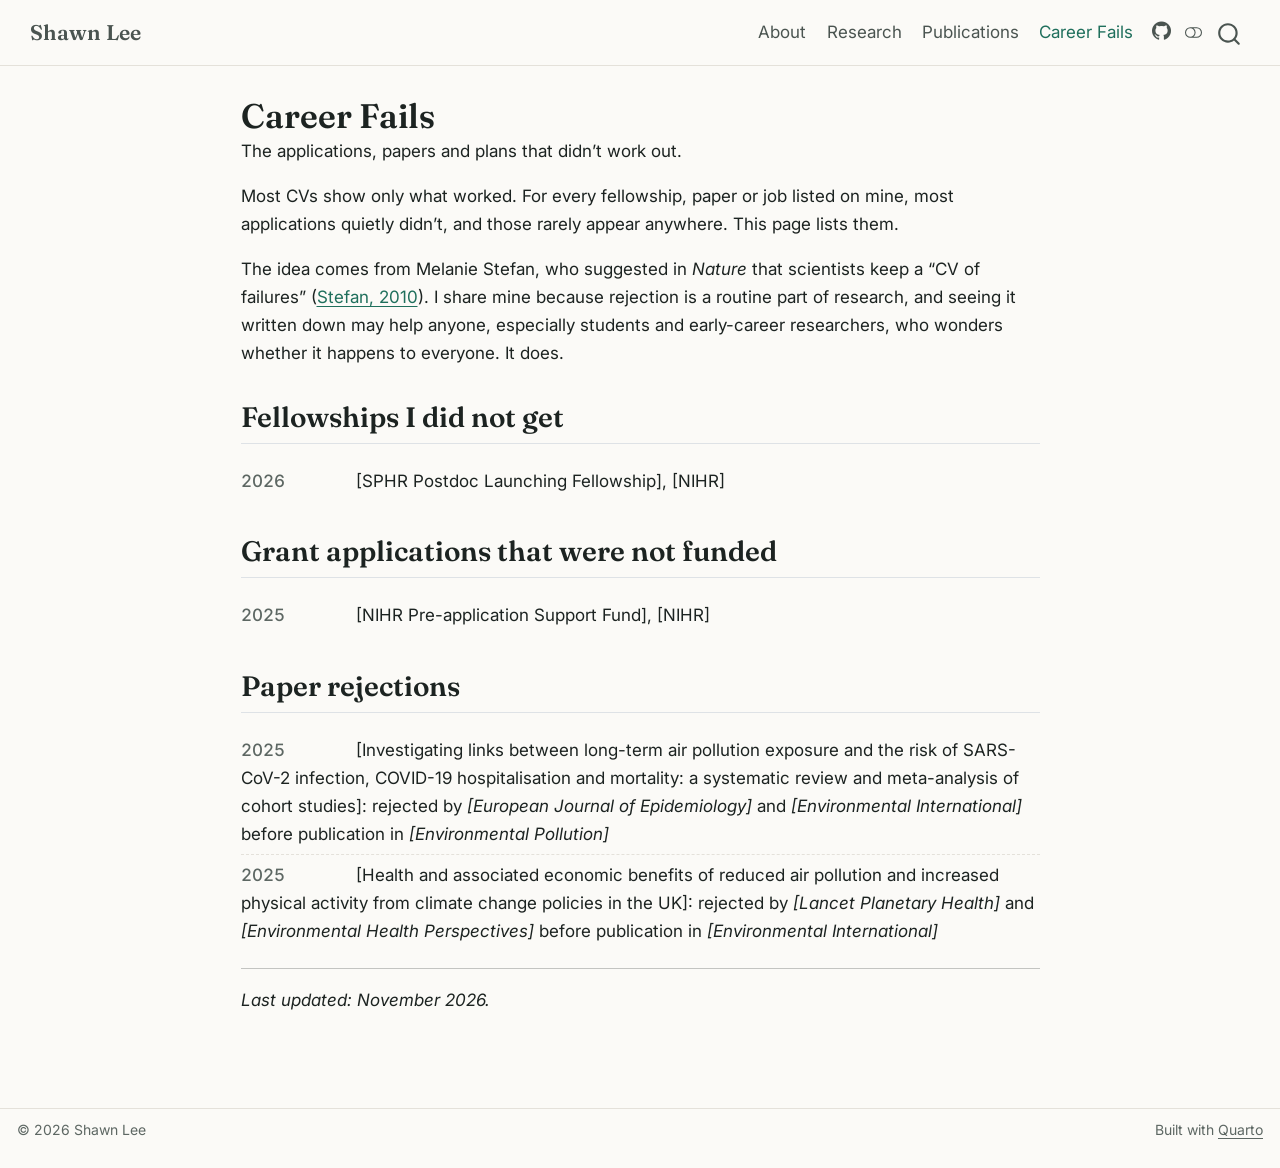
==== commit 0bedeb59: "Built site for gh-pages" ====
--- a/failures.html
+++ b/failures.html
@@ -341,8 +341,7 @@
 <h2 class="anchored" data-anchor-id="fellowships-i-did-not-get">Fellowships I did not get</h2>
 <div class="news">
 <ul>
-<li><strong>20XX</strong> [Fellowship name], [Funder]</li>
-<li><strong>20XX</strong> [Fellowship name], [Funder]</li>
+<li><strong>2026</strong> [SPHR Postdoc Launching Fellowship], [NIHR]</li>
 </ul>
 </div>
 </section>
@@ -350,33 +349,7 @@
 <h2 class="anchored" data-anchor-id="grant-applications-that-were-not-funded">Grant applications that were not funded</h2>
 <div class="news">
 <ul>
-<li><strong>20XX</strong> [Grant scheme], [Funder] (co-applicant)</li>
-<li><strong>20XX</strong> [Grant scheme], [Funder]</li>
-</ul>
-</div>
-</section>
-<section id="jobs-i-did-not-get" class="level2">
-<h2 class="anchored" data-anchor-id="jobs-i-did-not-get">Jobs I did not get</h2>
-<div class="news">
-<ul>
-<li><strong>20XX</strong> [Position], [Institution]</li>
-<li><strong>20XX</strong> [Position], [Institution]</li>
-</ul>
-</div>
-</section>
-<section id="degree-programmes-i-did-not-get-into" class="level2">
-<h2 class="anchored" data-anchor-id="degree-programmes-i-did-not-get-into">Degree programmes I did not get into</h2>
-<div class="news">
-<ul>
-<li><strong>20XX</strong> [Programme], [University]</li>
-</ul>
-</div>
-</section>
-<section id="awards-and-scholarships-i-did-not-get" class="level2">
-<h2 class="anchored" data-anchor-id="awards-and-scholarships-i-did-not-get">Awards and scholarships I did not get</h2>
-<div class="news">
-<ul>
-<li><strong>20XX</strong> [Award or scholarship], [Organisation]</li>
+<li><strong>2025</strong> [NIHR Pre-application Support Fund], [NIHR]</li>
 </ul>
 </div>
 </section>
@@ -384,8 +357,8 @@
 <h2 class="anchored" data-anchor-id="paper-rejections">Paper rejections</h2>
 <div class="news">
 <ul>
-<li><strong>20XX</strong> [Short paper title]: rejected by <em>[Journal]</em> and <em>[Journal]</em> before publication in <em>[Journal]</em></li>
-<li><strong>20XX</strong> [Short paper title]: rejected by <em>[Journal]</em></li>
+<li><strong>2025</strong> [Investigating links between long-term air pollution exposure and the risk of SARS-CoV-2 infection, COVID-19 hospitalisation and mortality: a systematic review and meta-analysis of cohort studies]: rejected by <em>[European Journal of Epidemiology]</em> and <em>[Environmental International]</em> before publication in <em>[Environmental Pollution]</em></li>
+<li><strong>2025</strong> [Health and associated economic benefits of reduced air pollution and increased physical activity from climate change policies in the UK]: rejected by <em>[Lancet Planetary Health]</em> and <em>[Environmental Health Perspectives]</em> before publication in <em>[Environmental International]</em></li>
 </ul>
 </div>
 <hr>
--- a/styles.css
+++ b/styles.css
@@ -64,3 +64,13 @@
   background: var(--site-accent-soft); color: var(--site-accent);
   font-size: 0.72rem; font-weight: 600; vertical-align: 2px;
 }
+
+/* Press coverage links under a publication */
+.pub-press { display: flex; flex-wrap: wrap; align-items: center; gap: 6px; margin-top: 8px; font-size: 0.8rem; }
+.pub-press-label { color: var(--site-muted); margin-right: 2px; }
+.pub-press-label .bi { margin-right: 3px; }
+.pub-press-link {
+  padding: 1px 10px; border: 1px solid var(--site-line); border-radius: 999px;
+  color: var(--site-accent); text-decoration: none;
+}
+.pub-press-link:hover { border-color: var(--site-accent); }
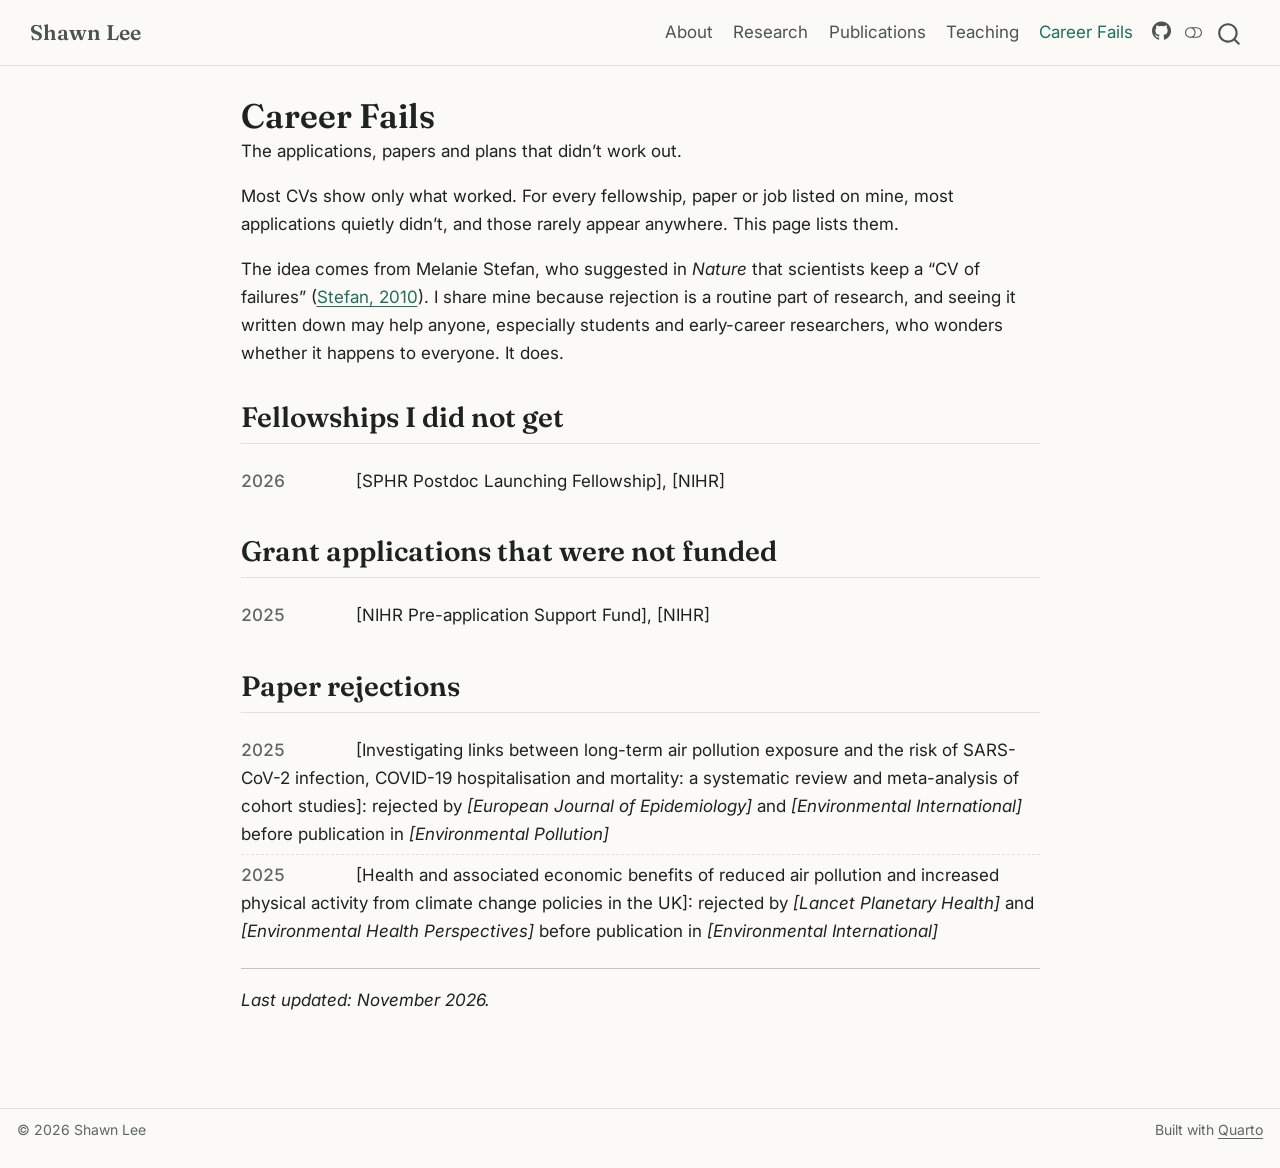
==== commit 24e14533: "Built site for gh-pages" ====
--- a/failures.html
+++ b/failures.html
@@ -286,6 +286,10 @@
 <span class="menu-text">Publications</span></a>
   </li>  
   <li class="nav-item">
+    <a class="nav-link" href="./teaching.html"> 
+<span class="menu-text">Teaching</span></a>
+  </li>  
+  <li class="nav-item">
     <a class="nav-link active" href="./failures.html" aria-current="page"> 
 <span class="menu-text">Career Fails</span></a>
   </li>  
